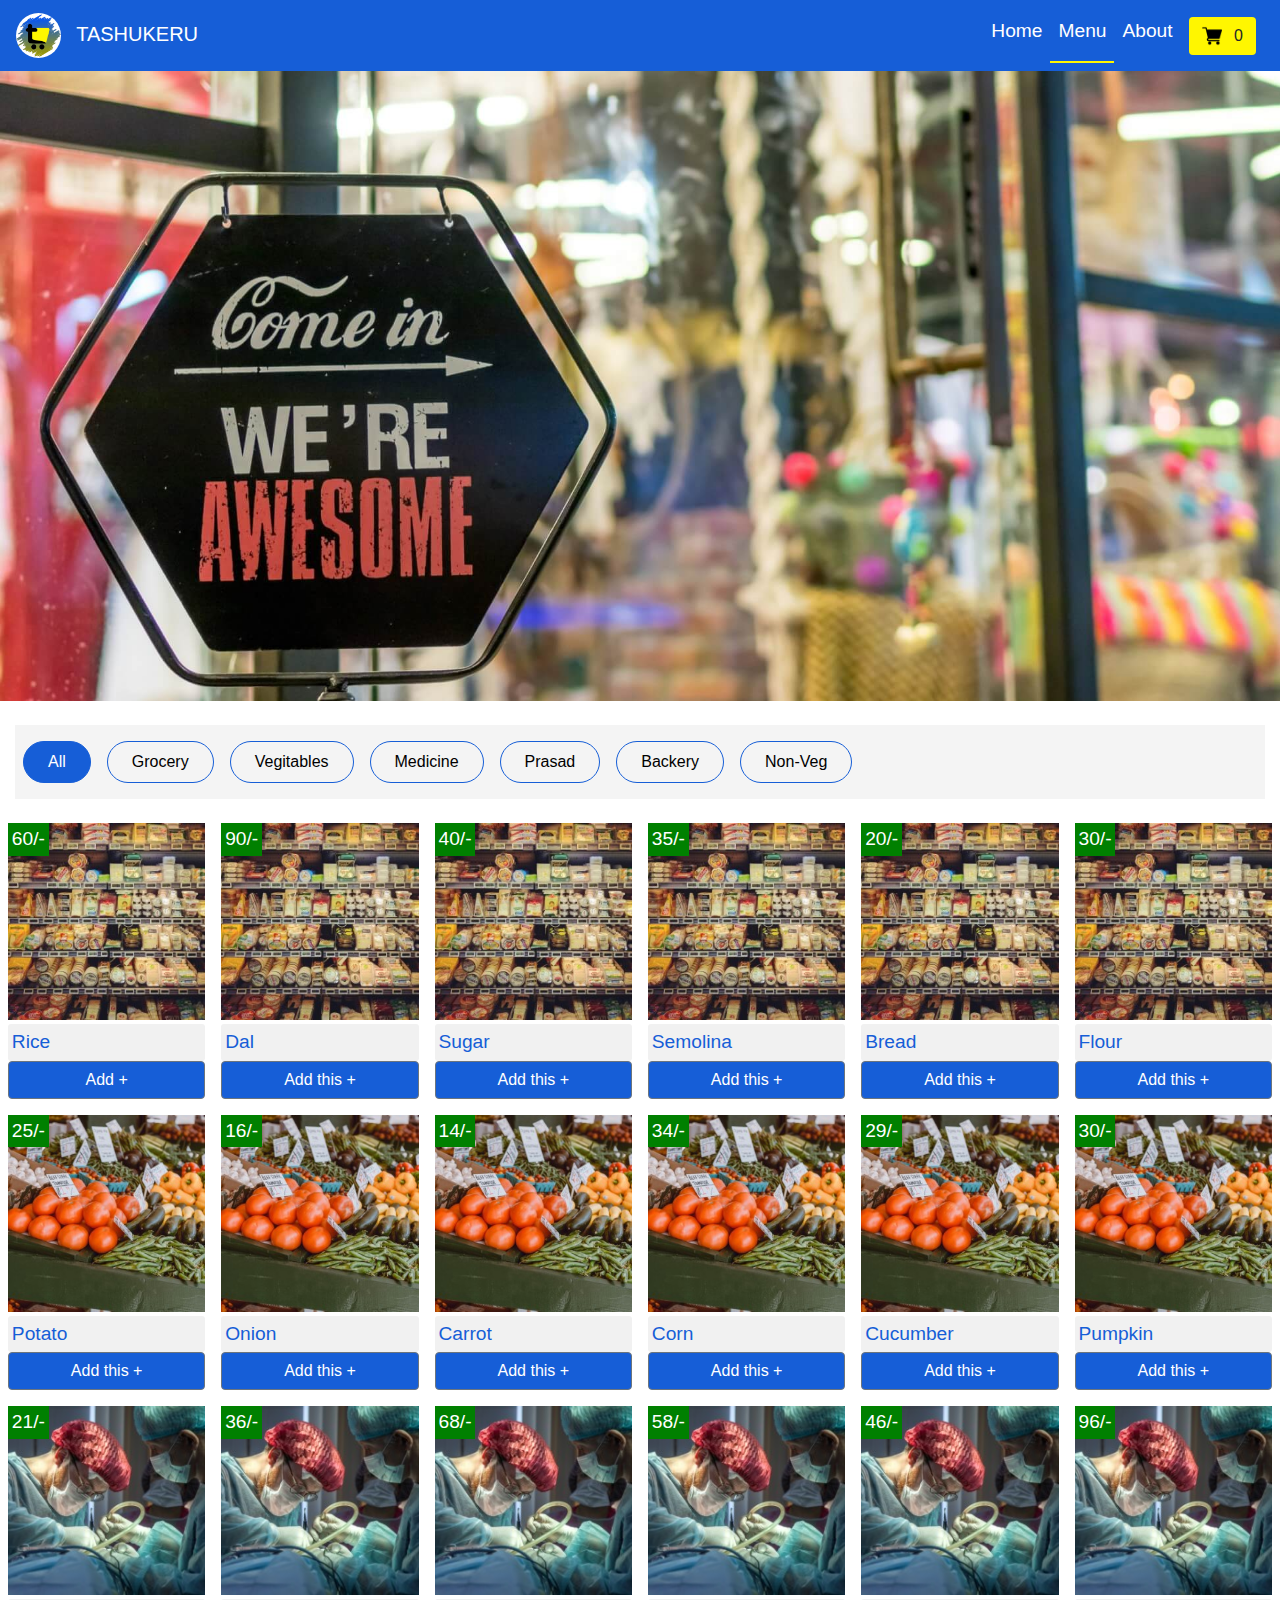
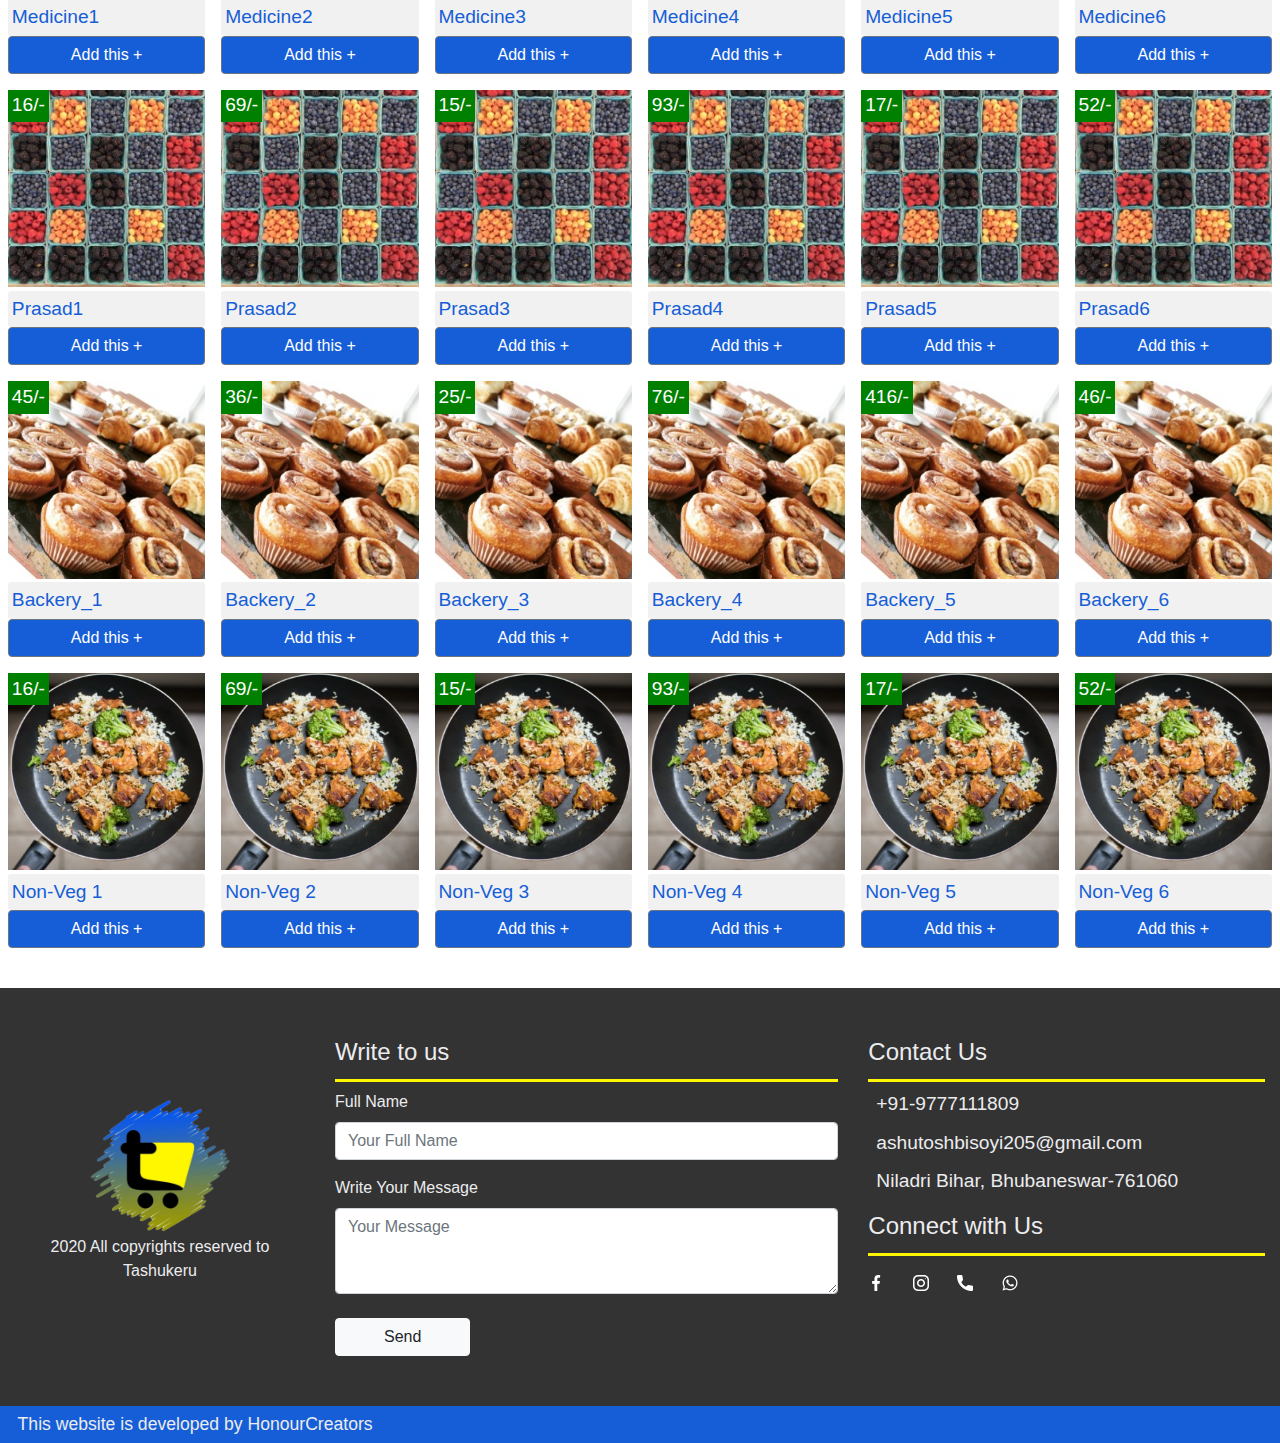
==== menu.html @ 8eceeed0 "Add files via upload" ====
<!DOCTYPE html>
<html lang="en">
  <head>
    <!-- Required meta tags -->
    <meta charset="utf-8" />
    <meta
      name="viewport"
      content="width=device-width, initial-scale=1, shrink-to-fit=no"
    />

    <!-- Bootstrap CSS -->
    <link
      rel="stylesheet"
      href="https://stackpath.bootstrapcdn.com/bootstrap/4.5.2/css/bootstrap.min.css"
      integrity="sha384-JcKb8q3iqJ61gNV9KGb8thSsNjpSL0n8PARn9HuZOnIxN0hoP+VmmDGMN5t9UJ0Z"
      crossorigin="anonymous"
    />
    <link rel="stylesheet" href="style.css" />
    <title>Mobile App</title>
  </head>

  <body>
    <!-- navigation -->
    <nav class="navbar navbar-expand-lg navbar-light bg-light">
      <a class="navbar-brand" href="#"
        ><div class="menu-logo">
          <div class="logo-wrapper">
            <img src="images/logo.png" class="img-fluid logo" alt="logo" />
          </div>
          TASHUKERU
        </div>
        <button
          type="button"
          class="btn cart-btn d-md-none"
          data-toggle="modal"
          data-target="#cart"
        >
          <img
            src="images/cart.png"
            class="img-fluid mr-2"
            height="20"
            width="20"
            alt="cart"
          />
          <span class="total-count"></span></button
      ></a>
      <button
        class="navbar-toggler"
        type="button"
        data-toggle="collapse"
        data-target="#navbarNav"
        aria-controls="navbarNav"
        aria-expanded="false"
        aria-label="Toggle navigation"
      >
        <span class="navbar-toggler-icon"></span>
      </button>
      <div class="collapse navbar-collapse" id="navbarNav">
        <ul class="navbar-nav ml-auto">
          <li class="nav-item">
            <a class="nav-link" href="index.html">Home</a>
          </li>
          <li class="nav-item active">
            <a class="nav-link" href="menu.html">Menu</a>
          </li>
          <li class="nav-item">
            <a class="nav-link" href="about.html">About</a>
          </li>
          <li class="nav-item">
            <a class="nav-link" href="#"
              ><button
                type="button"
                class="btn cart-btn menu-cart-btn"
                data-toggle="modal"
                data-target="#cart"
              >
                <img
                  src="images/cart.png"
                  class="img-fluid mr-2"
                  height="20"
                  width="20"
                  alt="cart"
                />
                <span class="total-count"></span></button
            ></a>
          </li>
        </ul>
      </div>
    </nav>
    <!-- banner -->
    <div
      class="container-fluid banner-wrapper my-center"
      id="menu-banner"
    ></div>
    <!-- menu -->
    <section class="container-fluid filter-container">
      <div class="full-gallery-section">
        <div class="button-group mb-2">
          <button type="button" class="active" id="btn1" data-filter="*">
            All
          </button>
          <button type="button" data-filter=".grocery">Grocery</button>
          <button type="button" data-filter=".vegitable">Vegitables</button>
          <button type="button" data-filter=".medicine">Medicine</button>
          <button type="button" data-filter=".prasad">Prasad</button>
          <button type="button" data-filter=".backery">Backery</button>
          <button type="button" data-filter=".nonveg">Non-Veg</button>
        </div>
        <div class="row grid pt-3">
          <!-------------------- grocery -------------------------->
          <div class="col-4 col-md-2 grocery" id="fitem-grocery">
            <a href="checkout.html">
              <div class="our-gallery filter-card">
                <div class="price-tag">
                  <span>60/-</span>
                </div>
                <img
                  src="images/grocery.jpg"
                  alt="React Calculator by Ashutosh Bisoyi"
                  class="img-fluid"
                />
                <p>Rice</p>
                <a
                  href="#"
                  data-name="Rice"
                  data-price="60"
                  class="add-to-cart btn btn-secondary"
                  >Add +</a
                >
              </div>
            </a>
          </div>
          <div class="col-4 col-md-2 grocery">
            <a href="checkout.html">
              <div class="our-gallery filter-card">
                <div class="price-tag">
                  <span>90/-</span>
                </div>
                <img
                  src="images/grocery.jpg"
                  alt="React Calculator by Ashutosh Bisoyi"
                  class="img-fluid"
                />
                <p>Dal</p>
                <a
                  href="#"
                  data-name="Dal"
                  data-price="90"
                  class="add-to-cart btn btn-secondary"
                  >Add this +</a
                >
              </div>
            </a>
          </div>
          <div class="col-4 col-md-2 grocery">
            <a href="checkout.html">
              <div class="our-gallery filter-card">
                <div class="price-tag">
                  <span>40/-</span>
                </div>
                <img
                  src="images/grocery.jpg"
                  alt="React Calculator by Ashutosh Bisoyi"
                  class="img-fluid"
                />
                <p>Sugar</p>
                <a
                  href="#"
                  data-name="Sugar"
                  data-price="40"
                  class="add-to-cart btn btn-secondary"
                  >Add this +</a
                >
              </div>
            </a>
          </div>
          <div class="col-4 col-md-2 grocery">
            <a href="checkout.html">
              <div class="our-gallery filter-card">
                <div class="price-tag">
                  <span>35/-</span>
                </div>
                <img
                  src="images/grocery.jpg"
                  alt="React Calculator by Ashutosh Bisoyi"
                  class="img-fluid"
                />
                <p>Semolina</p>
                <a
                  href="#"
                  data-name="Semolina"
                  data-price="35"
                  class="add-to-cart btn btn-secondary"
                  >Add this +</a
                >
              </div>
            </a>
          </div>
          <div class="col-4 col-md-2 grocery">
            <a href="checkout.html">
              <div class="our-gallery filter-card">
                <div class="price-tag">
                  <span>20/-</span>
                </div>
                <img
                  src="images/grocery.jpg"
                  alt="React Calculator by Ashutosh Bisoyi"
                  class="img-fluid"
                />
                <p>Bread</p>
                <a
                  href="#"
                  data-name="Bread"
                  data-price="20"
                  class="add-to-cart btn btn-secondary"
                  >Add this +</a
                >
              </div>
            </a>
          </div>
          <div class="col-4 col-md-2 grocery">
            <a href="checkout.html">
              <div class="our-gallery filter-card">
                <div class="price-tag">
                  <span>30/-</span>
                </div>
                <img
                  src="images/grocery.jpg"
                  alt="React Calculator by Ashutosh Bisoyi"
                  class="img-fluid"
                />
                <p>Flour</p>
                <a
                  href="#"
                  data-name="Flour"
                  data-price="30"
                  class="add-to-cart btn btn-secondary"
                  >Add this +</a
                >
              </div>
            </a>
          </div>
          <!-------------------- vegitables -------------------------->
          <div class="col-4 col-md-2 vegitable" id="fitem-vegitable">
            <a href="checkout.html">
              <div class="our-gallery filter-card">
                <div class="price-tag">
                  <span>25/-</span>
                </div>
                <img
                  src="images/vegitable.jpg"
                  alt="React Calculator by Ashutosh Bisoyi"
                  class="img-fluid"
                />
                <p>Potato</p>
                <a
                  href="#"
                  data-name="Potato"
                  data-price="25"
                  class="add-to-cart btn btn-secondary"
                  >Add this +</a
                >
              </div>
            </a>
          </div>
          <div class="col-4 col-md-2 vegitable">
            <a href="checkout.html">
              <div class="our-gallery filter-card">
                <div class="price-tag">
                  <span>16/-</span>
                </div>
                <img
                  src="images/vegitable.jpg"
                  alt="React Calculator by Ashutosh Bisoyi"
                  class="img-fluid"
                />
                <p>Onion</p>
                <a
                  href="#"
                  data-name="Onion"
                  data-price="16"
                  class="add-to-cart btn btn-secondary"
                  >Add this +</a
                >
              </div>
            </a>
          </div>
          <div class="col-4 col-md-2 vegitable">
            <a href="checkout.html">
              <div class="our-gallery filter-card">
                <div class="price-tag">
                  <span>14/-</span>
                </div>
                <img
                  src="images/vegitable.jpg"
                  alt="React Calculator by Ashutosh Bisoyi"
                  class="img-fluid"
                />
                <p>Carrot</p>
                <a
                  href="#"
                  data-name="Carrot"
                  data-price="14"
                  class="add-to-cart btn btn-secondary"
                  >Add this +</a
                >
              </div>
            </a>
          </div>
          <div class="col-4 col-md-2 vegitable">
            <a href="checkout.html">
              <div class="our-gallery filter-card">
                <div class="price-tag">
                  <span>34/-</span>
                </div>
                <img
                  src="images/vegitable.jpg"
                  alt="React Calculator by Ashutosh Bisoyi"
                  class="img-fluid"
                />
                <p>Corn</p>
                <a
                  href="#"
                  data-name="Corn"
                  data-price="34"
                  class="add-to-cart btn btn-secondary"
                  >Add this +</a
                >
              </div>
            </a>
          </div>
          <div class="col-4 col-md-2 vegitable">
            <a href="checkout.html">
              <div class="our-gallery filter-card">
                <div class="price-tag">
                  <span>29/-</span>
                </div>
                <img
                  src="images/vegitable.jpg"
                  alt="React Calculator by Ashutosh Bisoyi"
                  class="img-fluid"
                />
                <p>Cucumber</p>
                <a
                  href="#"
                  data-name="Cucumber"
                  data-price="29"
                  class="add-to-cart btn btn-secondary"
                  >Add this +</a
                >
              </div>
            </a>
          </div>
          <div class="col-4 col-md-2 vegitable">
            <a href="checkout.html">
              <div class="our-gallery filter-card">
                <div class="price-tag">
                  <span>30/-</span>
                </div>
                <img
                  src="images/vegitable.jpg"
                  alt="React Calculator by Ashutosh Bisoyi"
                  class="img-fluid"
                />
                <p>Pumpkin</p>
                <a
                  href="#"
                  data-name="Pumpkin"
                  data-price="30"
                  class="add-to-cart btn btn-secondary"
                  >Add this +</a
                >
              </div>
            </a>
          </div>
          <!-------------------------- Medicine ------------------------->
          <div class="col-4 col-md-2 medicine" id="fitem-medicine">
            <a href="checkout.html">
              <div class="our-gallery filter-card">
                <div class="price-tag">
                  <span>21/-</span>
                </div>
                <img
                  src="images/medicine.jpg"
                  alt="React Calculator by Ashutosh Bisoyi"
                  class="img-fluid"
                />
                <p>Medicine1</p>
                <a
                  href="#"
                  data-name="Medicine1"
                  data-price="21"
                  class="add-to-cart btn btn-secondary"
                  >Add this +</a
                >
              </div>
            </a>
          </div>
          <div class="col-4 col-md-2 medicine">
            <a href="checkout.html">
              <div class="our-gallery filter-card">
                <div class="price-tag">
                  <span>36/-</span>
                </div>
                <img
                  src="images/medicine.jpg"
                  alt="React Calculator by Ashutosh Bisoyi"
                  class="img-fluid"
                />
                <p>Medicine2</p>
                <a
                  href="#"
                  data-name="Medicine2"
                  data-price="36"
                  class="add-to-cart btn btn-secondary"
                  >Add this +</a
                >
              </div>
            </a>
          </div>
          <div class="col-4 col-md-2 medicine">
            <a href="checkout.html">
              <div class="our-gallery filter-card">
                <div class="price-tag">
                  <span>68/-</span>
                </div>
                <img
                  src="images/medicine.jpg"
                  alt="React Calculator by Ashutosh Bisoyi"
                  class="img-fluid"
                />
                <p>Medicine3</p>
                <a
                  href="#"
                  data-name="Medicine3"
                  data-price="68"
                  class="add-to-cart btn btn-secondary"
                  >Add this +</a
                >
              </div>
            </a>
          </div>
          <div class="col-4 col-md-2 medicine">
            <a href="checkout.html">
              <div class="our-gallery filter-card">
                <div class="price-tag">
                  <span>58/-</span>
                </div>
                <img
                  src="images/medicine.jpg"
                  alt="React Calculator by Ashutosh Bisoyi"
                  class="img-fluid"
                />
                <p>Medicine4</p>
                <a
                  href="#"
                  data-name="Medicine4"
                  data-price="58"
                  class="add-to-cart btn btn-secondary"
                  >Add this +</a
                >
              </div>
            </a>
          </div>
          <div class="col-4 col-md-2 medicine">
            <a href="checkout.html">
              <div class="our-gallery filter-card">
                <div class="price-tag">
                  <span>46/-</span>
                </div>
                <img
                  src="images/medicine.jpg"
                  alt="React Calculator by Ashutosh Bisoyi"
                  class="img-fluid"
                />
                <p>Medicine5</p>
                <a
                  href="#"
                  data-name="Medicine5"
                  data-price="46"
                  class="add-to-cart btn btn-secondary"
                  >Add this +</a
                >
              </div>
            </a>
          </div>
          <div class="col-4 col-md-2 medicine">
            <a href="checkout.html">
              <div class="our-gallery filter-card">
                <div class="price-tag">
                  <span>96/-</span>
                </div>
                <img
                  src="images/medicine.jpg"
                  alt="React Calculator by Ashutosh Bisoyi"
                  class="img-fluid"
                />
                <p>Medicine6</p>
                <a
                  href="#"
                  data-name="Medicine6"
                  data-price="96"
                  class="add-to-cart btn btn-secondary"
                  >Add this +</a
                >
              </div>
            </a>
          </div>
          <!------------------------------ Prasad ---------------------->
          <div
            class="col-4 col-md-2 prasad"
            id="fitem-prasad"
            id="fitem-prasad"
          >
            <a href="checkout.html">
              <div class="our-gallery filter-card">
                <div class="price-tag">
                  <span>16/-</span>
                </div>
                <img
                  src="images/prasad.jpg"
                  alt="React Calculator by Ashutosh Bisoyi"
                  class="img-fluid"
                />
                <p>Prasad1</p>
                <a
                  href="#"
                  data-name="Prasad1"
                  data-price="16"
                  class="add-to-cart btn btn-secondary"
                  >Add this +</a
                >
              </div>
            </a>
          </div>
          <div class="col-4 col-md-2 prasad">
            <a href="checkout.html">
              <div class="our-gallery filter-card">
                <div class="price-tag">
                  <span>69/-</span>
                </div>
                <img
                  src="images/prasad.jpg"
                  alt="React Calculator by Ashutosh Bisoyi"
                  class="img-fluid"
                />
                <p>Prasad2</p>
                <a
                  href="#"
                  data-name="Prasad2"
                  data-price="69"
                  class="add-to-cart btn btn-secondary"
                  >Add this +</a
                >
              </div>
            </a>
          </div>
          <div class="col-4 col-md-2 prasad">
            <a href="checkout.html">
              <div class="our-gallery filter-card">
                <div class="price-tag">
                  <span>15/-</span>
                </div>
                <img
                  src="images/prasad.jpg"
                  alt="React Calculator by Ashutosh Bisoyi"
                  class="img-fluid"
                />
                <p>Prasad3</p>
                <a
                  href="#"
                  data-name="Prasad3"
                  data-price="15"
                  class="add-to-cart btn btn-secondary"
                  >Add this +</a
                >
              </div>
            </a>
          </div>
          <div class="col-4 col-md-2 prasad">
            <a href="checkout.html">
              <div class="our-gallery filter-card">
                <div class="price-tag">
                  <span>93/-</span>
                </div>
                <img
                  src="images/prasad.jpg"
                  alt="React Calculator by Ashutosh Bisoyi"
                  class="img-fluid"
                />
                <p>Prasad4</p>
                <a
                  href="#"
                  data-name="Prasad4"
                  data-price="93"
                  class="add-to-cart btn btn-secondary"
                  >Add this +</a
                >
              </div>
            </a>
          </div>
          <div class="col-4 col-md-2 prasad">
            <a href="checkout.html">
              <div class="our-gallery filter-card">
                <div class="price-tag">
                  <span>17/-</span>
                </div>
                <img
                  src="images/prasad.jpg"
                  alt="React Calculator by Ashutosh Bisoyi"
                  class="img-fluid"
                />
                <p>Prasad5</p>
                <a
                  href="#"
                  data-name="Prasad5"
                  data-price="17"
                  class="add-to-cart btn btn-secondary"
                  >Add this +</a
                >
              </div>
            </a>
          </div>
          <div class="col-4 col-md-2 prasad">
            <a href="checkout.html">
              <div class="our-gallery filter-card">
                <div class="price-tag">
                  <span>52/-</span>
                </div>
                <img
                  src="images/prasad.jpg"
                  alt="React Calculator by Ashutosh Bisoyi"
                  class="img-fluid"
                />
                <p>Prasad6</p>
                <a
                  href="#"
                  data-name="Prasad6"
                  data-price="52"
                  class="add-to-cart btn btn-secondary"
                  >Add this +</a
                >
              </div>
            </a>
          </div>
          <!------------------------------ backery ---------------------->
          <div class="col-4 col-md-2 backery" id="fitem-backery">
            <a href="checkout.html">
              <div class="our-gallery filter-card">
                <div class="price-tag">
                  <span>45/-</span>
                </div>
                <img
                  src="images/other.jpg"
                  alt="React Calculator by Ashutosh Bisoyi"
                  class="img-fluid"
                />
                <p>Backery_1</p>
                <a
                  href="#"
                  data-name="Backery_1"
                  data-price="45"
                  class="add-to-cart btn btn-secondary"
                  >Add this +</a
                >
              </div>
            </a>
          </div>
          <div class="col-4 col-md-2 backery">
            <a href="checkout.html">
              <div class="our-gallery filter-card">
                <div class="price-tag">
                  <span>36/-</span>
                </div>
                <img
                  src="images/other.jpg"
                  alt="React Calculator by Ashutosh Bisoyi"
                  class="img-fluid"
                />
                <p>Backery_2</p>
                <a
                  href="#"
                  data-name="Backery_2"
                  data-price="36"
                  class="add-to-cart btn btn-secondary"
                  >Add this +</a
                >
              </div>
            </a>
          </div>
          <div class="col-4 col-md-2 backery">
            <a href="checkout.html">
              <div class="our-gallery filter-card">
                <div class="price-tag">
                  <span>25/-</span>
                </div>
                <img
                  src="images/other.jpg"
                  alt="React Calculator by Ashutosh Bisoyi"
                  class="img-fluid"
                />
                <p>Backery_3</p>
                <a
                  href="#"
                  data-name="Backery_3"
                  data-price="25"
                  class="add-to-cart btn btn-secondary"
                  >Add this +</a
                >
              </div>
            </a>
          </div>
          <div class="col-4 col-md-2 backery">
            <a href="checkout.html">
              <div class="our-gallery filter-card">
                <div class="price-tag">
                  <span>76/-</span>
                </div>
                <img
                  src="images/other.jpg"
                  alt="React Calculator by Ashutosh Bisoyi"
                  class="img-fluid"
                />
                <p>Backery_4</p>
                <a
                  href="#"
                  data-name="Backery_4"
                  data-price="76"
                  class="add-to-cart btn btn-secondary"
                  >Add this +</a
                >
              </div>
            </a>
          </div>
          <div class="col-4 col-md-2 backery">
            <a href="checkout.html">
              <div class="our-gallery filter-card">
                <div class="price-tag">
                  <span>416/-</span>
                </div>
                <img
                  src="images/other.jpg"
                  alt="React Calculator by Ashutosh Bisoyi"
                  class="img-fluid"
                />
                <p>Backery_5</p>
                <a
                  href="#"
                  data-name="Backery_5"
                  data-price="416"
                  class="add-to-cart btn btn-secondary"
                  >Add this +</a
                >
              </div>
            </a>
          </div>
          <div class="col-4 col-md-2 backery">
            <a href="checkout.html">
              <div class="our-gallery filter-card">
                <div class="price-tag">
                  <span>46/-</span>
                </div>
                <img
                  src="images/other.jpg"
                  alt="React Calculator by Ashutosh Bisoyi"
                  class="img-fluid"
                />
                <p>Backery_6</p>
                <a
                  href="#"
                  data-name="Backery_6"
                  data-price="46"
                  class="add-to-cart btn btn-secondary"
                  >Add this +</a
                >
              </div>
            </a>
          </div>
          <!------------------------------Non-veg ---------------------->
          <div class="col-4 col-md-2 nonveg" id="fitem-nonveg">
            <a href="checkout.html">
              <div class="our-gallery filter-card">
                <div class="price-tag">
                  <span>16/-</span>
                </div>
                <img
                  src="images/nonveg.jpg"
                  alt="React Calculator by Ashutosh Bisoyi"
                  class="img-fluid"
                />
                <p>Non-Veg 1</p>
                <a
                  href="#"
                  data-name="nonveg1"
                  data-price="16"
                  class="add-to-cart btn btn-secondary"
                  >Add this +</a
                >
              </div>
            </a>
          </div>
          <div class="col-4 col-md-2 nonveg">
            <a href="checkout.html">
              <div class="our-gallery filter-card">
                <div class="price-tag">
                  <span>69/-</span>
                </div>
                <img
                  src="images/nonveg.jpg"
                  alt="React Calculator by Ashutosh Bisoyi"
                  class="img-fluid"
                />
                <p>Non-Veg 2</p>
                <a
                  href="#"
                  data-name="nonveg2"
                  data-price="69"
                  class="add-to-cart btn btn-secondary"
                  >Add this +</a
                >
              </div>
            </a>
          </div>
          <div class="col-4 col-md-2 nonveg">
            <a href="checkout.html">
              <div class="our-gallery filter-card">
                <div class="price-tag">
                  <span>15/-</span>
                </div>
                <img
                  src="images/nonveg.jpg"
                  alt="React Calculator by Ashutosh Bisoyi"
                  class="img-fluid"
                />
                <p>Non-Veg 3</p>
                <a
                  href="#"
                  data-name="nonveg3"
                  data-price="15"
                  class="add-to-cart btn btn-secondary"
                  >Add this +</a
                >
              </div>
            </a>
          </div>
          <div class="col-4 col-md-2 nonveg">
            <a href="checkout.html">
              <div class="our-gallery filter-card">
                <div class="price-tag">
                  <span>93/-</span>
                </div>
                <img
                  src="images/nonveg.jpg"
                  alt="React Calculator by Ashutosh Bisoyi"
                  class="img-fluid"
                />
                <p>Non-Veg 4</p>
                <a
                  href="#"
                  data-name="nonveg4"
                  data-price="93"
                  class="add-to-cart btn btn-secondary"
                  >Add this +</a
                >
              </div>
            </a>
          </div>
          <div class="col-4 col-md-2 nonveg">
            <a href="checkout.html">
              <div class="our-gallery filter-card">
                <div class="price-tag">
                  <span>17/-</span>
                </div>
                <img
                  src="images/nonveg.jpg"
                  alt="React Calculator by Ashutosh Bisoyi"
                  class="img-fluid"
                />
                <p>Non-Veg 5</p>
                <a
                  href="#"
                  data-name="nonveg5"
                  data-price="17"
                  class="add-to-cart btn btn-secondary"
                  >Add this +</a
                >
              </div>
            </a>
          </div>
          <div class="col-4 col-md-2 nonveg">
            <a href="checkout.html">
              <div class="our-gallery filter-card">
                <div class="price-tag">
                  <span>52/-</span>
                </div>
                <img
                  src="images/nonveg.jpg"
                  alt="React Calculator by Ashutosh Bisoyi"
                  class="img-fluid"
                />
                <p>Non-Veg 6</p>
                <a
                  href="#"
                  data-name="nonveg6"
                  data-price="52"
                  class="add-to-cart btn btn-secondary"
                  >Add this +</a
                >
              </div>
            </a>
          </div>
        </div>
      </div>
    </section>
    <!-- footer -->
    <footer class="container-fluid">
      <div class="row gy-4">
        <div class="col-md-3 my-center order-3 order-md-1">
          <div class="text-center">
            <figure class="my-center">
              <img src="images/logo.png" alt="logo" />
            </figure>
            <p>2020 All copyrights reserved to Tashukeru</p>
          </div>
        </div>
        <div class="col-md-5 order-1 order-md-2">
          <h4>Write to us</h4>
          <form
            action="mailto:sibasantosh.cuttack@badabusiness.com"
            method="post"
            enctype="text/plain"
          >
            <div class="form-group">
              <label>Full Name</label>
              <input
                type="text"
                name="Full Name"
                class="form-control"
                placeholder="Your Full Name"
              />
            </div>

            <div class="form-group mt-2">
              <label for="exampleFormControlTextarea1"
                >Write Your Message</label
              >
              <textarea
                class="form-control"
                name="Message"
                placeholder="Your Message"
                rows="3"
              ></textarea>
            </div>
            <input type="submit" value="Send" class="btn btn-light mt-2 px-5" />
          </form>
        </div>
        <div class="col-md-4 order-2 order-md-3">
          <h4>Contact Us</h4>
          <ul>
            <li>
              <i class="fas fa-phone-alt mr-2"></i>
              <a href="tel:9777111809">+91-9777111809</a>
            </li>
            <li>
              <i class="fas fa-envelope mr-2"></i
              ><a href="mailto:ashutoshbisoyi205@gmail.com"
                >ashutoshbisoyi205@gmail.com</a
              >
            </li>
            <li>
              <i class="fas fa-map mr-2"></i>
              <a href="#">Niladri Bihar, Bhubaneswar-761060</a>
            </li>
          </ul>
          <h4>Connect with Us</h4>
          <ul class="social-ul">
            <li>
              <a href="#"
                ><img src="images/facebook.png" alt="facebook.png"
              /></a>
            </li>
            <li>
              <a href="#"
                ><img src="images/instagram.png" alt="instagram.png"
              /></a>
            </li>
            <li>
              <a href="#"><img src="images/phone.png" alt="phone.png" /></a>
            </li>
            <li>
              <a href="#"><img src="images/whatsapp.png" alt="whatsapp" /></a>
            </li>
          </ul>
        </div>
      </div>
    </footer>
    <div class="developer">
      <p>This website is developed by <a href="#">HonourCreators</a></p>
    </div>
    <!-- Modal -->
    <div
      class="modal fade"
      id="cart"
      tabindex="-1"
      aria-labelledby="exampleModalLabel"
      aria-hidden="true"
    >
      <div class="modal-dialog modal-dialog-centered modal-dialog-scrollable">
        <div class="modal-content">
          <div class="modal-header">
            <p class="modal-title" id="exampleModalLabel">Cart</p>
            <button
              type="button"
              class="close"
              data-dismiss="modal"
              aria-label="Close"
            >
              <span aria-hidden="true">&times;</span>
            </button>
          </div>
          <div class="modal-body">
            <table class="show-cart table"></table>
            <div class="d-flex justify-content-between align-items-center">
              <h5>Total Price:</h5>
              <div class="d-flex">
                <h5 class="mr-1">₹</h5>
                <h5 class="total-cart"></h5>
              </div>
            </div>
          </div>
          <div class="modal-footer">
            <button
              type="button"
              class="btn btn-secondary"
              data-dismiss="modal"
            >
              Close
            </button>
            <a href="checkout.html">
              <button type="button" class="btn order-now">Order Now</button>
            </a>
          </div>
        </div>
      </div>
    </div>
    <!-- Optional JavaScript -->
    <!-- jQuery first, then Popper.js, then Bootstrap JS -->
    <script
      src="https://code.jquery.com/jquery-3.5.1.slim.min.js"
      integrity="sha384-DfXdz2htPH0lsSSs5nCTpuj/zy4C+OGpamoFVy38MVBnE+IbbVYUew+OrCXaRkfj"
      crossorigin="anonymous"
    ></script>
    <script
      src="https://cdn.jsdelivr.net/npm/popper.js@1.16.1/dist/umd/popper.min.js"
      integrity="sha384-9/reFTGAW83EW2RDu2S0VKaIzap3H66lZH81PoYlFhbGU+6BZp6G7niu735Sk7lN"
      crossorigin="anonymous"
    ></script>
    <script
      src="https://stackpath.bootstrapcdn.com/bootstrap/4.5.2/js/bootstrap.min.js"
      integrity="sha384-B4gt1jrGC7Jh4AgTPSdUtOBvfO8shuf57BaghqFfPlYxofvL8/KUEfYiJOMMV+rV"
      crossorigin="anonymous"
    ></script>
    <!-- jQuery -->
    <script src="https://ajax.googleapis.com/ajax/libs/jquery/3.4.1/jquery.min.js"></script>
    <!-- isotope for gallery -->
    <script src="js/isotope.min.js"></script>
    <script>
      $(document).ready(function () {
        let $btns = $('.filter-container .button-group button');

        $btns.click(function (e) {
          $('.filter-container .button-group button').removeClass('active');
          e.target.classList.add('active');

          let selector = $(e.target).attr('data-filter');
          $('.filter-container .grid').isotope({
            filter: selector,
          });
          return false;
        });
      });
    </script>
    <script src="js/script.js"></script>
  </body>
</html>
---- style.css ----
* {
  margin: 0;
  padding: 0;
  box-sizing: border-box;
}
html {
  scroll-behavior: smooth;
}
button:focus {
  outline: none;
}
a {
  color: inherit;
  text-decoration: none;
}
a:hover {
  color: inherit;
  text-decoration: none;
}
section {
  padding: 1.5em 0;
}
.my-center {
  display: flex;
  justify-content: center;
  align-items: center;
}
/*______________ header _______________*/
.navbar {
  background-color: #165ed7 !important;
  position: sticky;
  top: 0;
  z-index: 9999;
  color: #fff !important;
  font-size: 1.2em;
}
.navbar a {
  color: #fff !important;
}
.navbar .navbar-brand {
  position: relative;
}
.nav-item.active {
  border-bottom: 2px solid #fff600;
}
.navbar .logo-wrapper {
  background-color: #fff;
  height: 45px;
  width: 45px;
  border-radius: 50px;
  display: inline-block;
  margin-right: 0.5em;
}
.cart-btn {
  background-color: #fff600;
}
/*______________ carousel _______________*/
.carousel-img-wrapper,
.banner-wrapper {
  width: 100%;
  height: 70vh;
  position: relative;
  background-color: antiquewhite;
  background-size: cover;
  background-position: center;
  align-items: flex-end;
}
.carousel-img-wrapper::after {
  content: '';
  position: absolute;
  bottom: 0;
  left: 0;
  width: 100%;
  height: 100%;
  background-image: linear-gradient(
    rgba(22, 94, 215, 0.2),
    rgba(22, 94, 215, 0.2)
  );
  opacity: 0.9;
}
#ciw1 {
  background-image: url('images/sliderimg1.jpg');
}
#ciw2 {
  background-image: url('images/sliderimg2.jpg');
}
#ciw3 {
  background-image: url('images/sliderimg3.jpg');
}
#ciw4 {
  background-image: url('images/sliderimg4.jpg');
}
.banner-wrapper {
  background-position: center;
}
#menu-banner {
  background-image: url('images/menu-img.jpg');
}
#checkout-banner {
  background-image: url('images/cheackout-img.jpg');
}
.carousel-img-wrapper header,
.banner-wrapper header {
  background-color: rgba(0, 0, 0, 0.8);
  background: linear-gradient(rgba(0, 0, 0, 0.5), rgba(0, 0, 0, 0.5));
  color: #fff;
  text-align: center;
  padding: 1em 3em;
  width: 100%;
  z-index: 10;
}
.banner-wrapper header {
  font-size: 0.8em;
}
.carousel-img-wrapper header h1,
.banner-wrapper header h1 {
  text-transform: uppercase;
  padding-bottom: 0.5em;
  border-bottom: 3px solid #fff600;
}
.carousel-img-wrapper header p,
.banner-wrapper header p {
  text-transform: uppercase;
}
.carousel-img-wrapper header a,
.banner-wrapper header a {
  font-size: 1.3em;
  padding: 0.3em 2em;
  background-color: #fff600;
  color: #333333;
}
/*______________ menu _______________*/
.my-card {
  width: 100%;
  background: linear-gradient(145deg, #dcdcdc, #ffffff);
  box-shadow: 20px 20px 60px #cfcfcf, -20px -20px 60px #ffffff;
  padding: 0.5em;
  margin-bottom: 1em;
  text-align: center;
}
.my-card,
.my-card h4,
.my-card img {
  border-radius: 17px;
}
.my-card h4 {
  font-size: 1em;
  background-color: #165ed7;
  color: #ececec;
  padding: 0.5em;
  margin: 1em 0 0 0;
}
.menu .col-6 {
  padding: 10px !important;
}
.menu figure {
  margin: 0;
}
/* filter */
.filter-container .button-group {
  display: flex;
  justify-content: start;
  align-items: center;
  flex-wrap: nowrap;
  overflow-x: auto;
  padding: 1em 0.5em;
  background-color: #f4f4f4;
}
.filter-container a {
  text-decoration: none;
  color: inherit;
}
.filter-container .our-gallery {
  transition: all 0.5s ease;
}
.button-group button {
  height: max-content;
  padding: 0.5em 1.5em;
  border: 1px solid #165ed7;
  background: transparent;
  margin-right: 1em;
  border-radius: 50px;
}
.button-group .active {
  background-color: #165ed7;
  color: #fff;
}
.filter-container .col-4 {
  padding: 0 8px;
}
.filter-container p {
  background-color: #f1f1f1;
  color: #165ed7;
  margin-top: 0.2em;
  padding: 0.2em;
  border-radius: 3px;
  margin-bottom: 0;
  font-size: 1.2em;
}
.filter-card {
  position: relative;
}
.price-tag {
  position: absolute;
  background-color: green;
  color: #fff;
  font-size: 1.2em;
  padding: 0.1em 0.2em;
}
.add-to-cart {
  width: 100% !important;
  background-color: #165ed7 !important;
  color: #fff !important;
  margin-bottom: 1em;
}
.add-to-cart:focus {
  box-shadow: none;
}
.add-to-cart:active {
  background-color: green !important;
  box-shadow: none;
}
.modal {
  z-index: 9999999999999;
}
.order-now {
  background-color: #165ed7;
  color: #fff;
}
/*----------------- footer ----------------*/
footer {
  background-color: #333333;
  color: #ececee;
  padding: 50px 0;
  position: relative;
}
footer figure {
  width: 80%;
  position: relative;
  margin-bottom: 0.5em;
  margin: auto;
}
footer figure img {
  width: 60%;
  margin: auto;
}
footer h4 {
  border-bottom: 3px solid #fff600;
  font-size: 1.5em;
  padding-bottom: 0.5em;
}
footer ul {
  padding: 0;
}
footer ul li {
  list-style: none;
  list-style-position: outside;
  font-size: 1.2em;
  margin-bottom: 0.5em;
}
footer .social-ul li {
  display: inline-block;
  margin-right: 1em;
  font-size: 1.5em;
}
.developer {
  background: #165ed7;
  color: #ececee;
  padding: 0.3em 1em;
  font-size: 1.1em;
}
.developer p {
  margin: 0;
}
/*------------------ form page ------------------*/
.form-section {
  padding: 50px 150px;
}
.form-section h2 {
  text-transform: uppercase;
  padding-bottom: 0.5em;
  border-bottom: 3px solid #165ed7;
}
.form-section form {
  padding-top: 2em;
}
.form-btn {
  background-color: #165ed7;
  color: #fff;
}
.about-us-section h2 {
  padding-bottom: 0.2em;
  border-bottom: 2px solid #165ed7;
}
.about-us-section p {
  font-size: 1.1em;
}
.social-media ul {
  display: flex;
}
.social-media ul li {
  list-style: none;
  display: inline-block;
  margin-right: 1em;
  padding: 0.5em;
  height: 45px;
  width: 45px;
  background-color: #165ed7;
  border-radius: 50%;
  color: #fff;
  display: flex;
  justify-content: center;
  align-items: center;
}
.social-media a {
  color: #fff;
}
@media (max-width: 800px) {
  .carousel-img-wrapper header,
  .banner-wrapper header {
    padding: 1em 1.2em;
  }
  .menu-logo,
  .menu-cart-btn {
    display: none;
  }
  .banner-wrapper {
    background-position: left;
  }
  .button-group button {
    padding: 0.3em 1em;
  }
  .filter-container p {
    font-size: 1.1em;
  }
  .form-section {
    padding: 50px 15px;
  }
  .form-section h2 {
    font-size: 1.5em;
  }
  footer h4 {
    margin-top: 1em;
  }
}
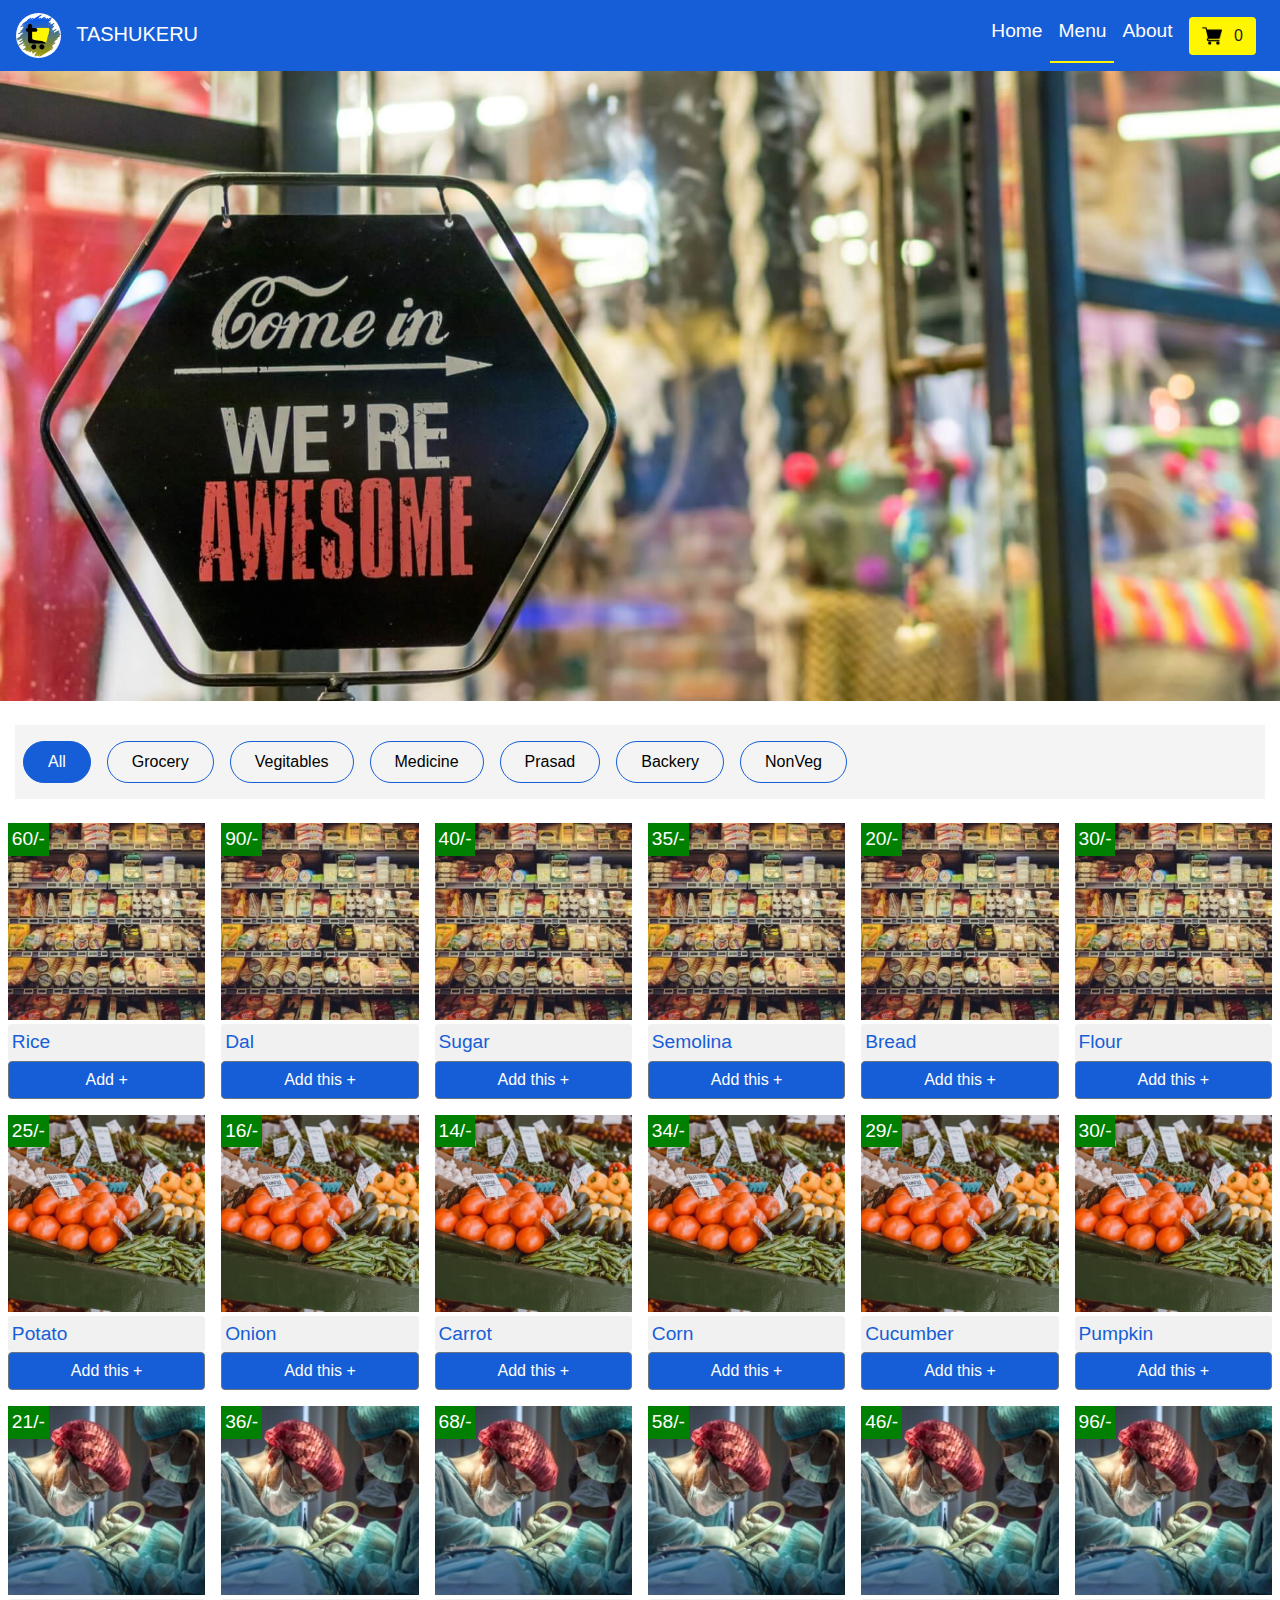
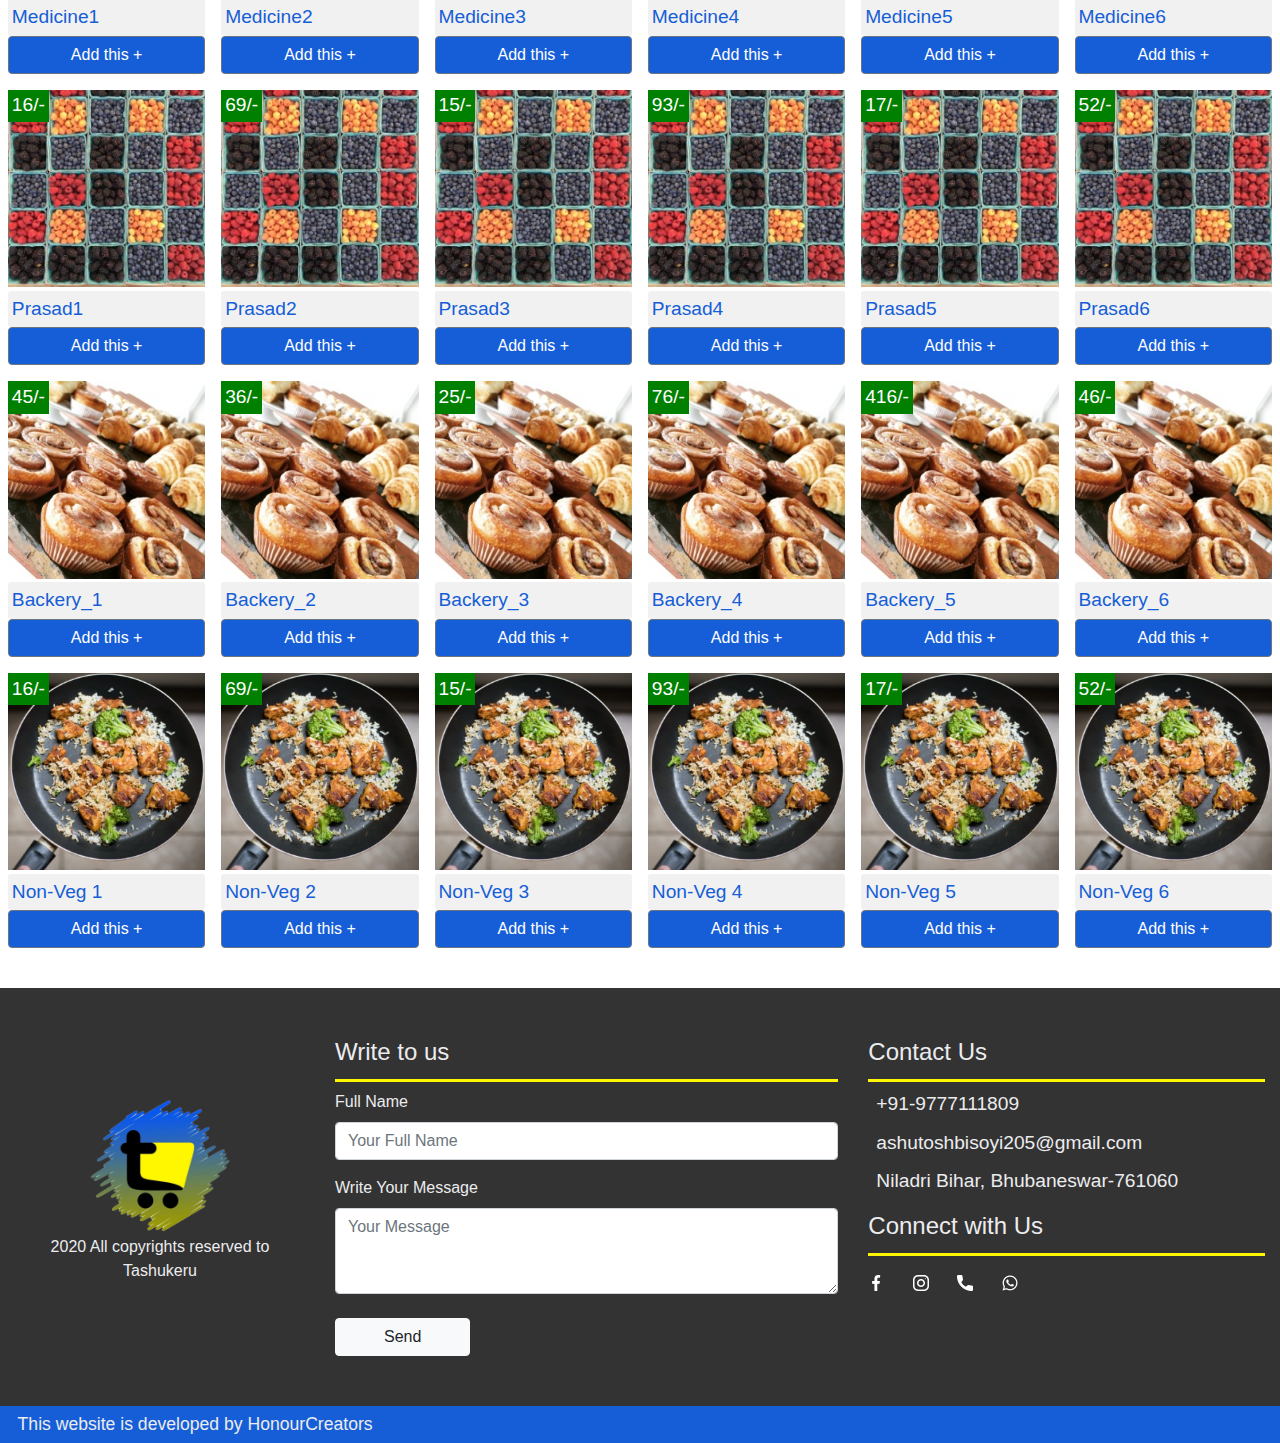
==== commit 6de232fa: "Update menu.html" ====
--- a/menu.html
+++ b/menu.html
@@ -104,19 +104,19 @@
           <button type="button" data-filter=".medicine">Medicine</button>
           <button type="button" data-filter=".prasad">Prasad</button>
           <button type="button" data-filter=".backery">Backery</button>
-          <button type="button" data-filter=".nonveg">Non-Veg</button>
+          <button type="button" data-filter=".nonveg">NonVeg</button>
         </div>
         <div class="row grid pt-3">
           <!-------------------- grocery -------------------------->
           <div class="col-4 col-md-2 grocery" id="fitem-grocery">
-            <a href="checkout.html">
+            
               <div class="our-gallery filter-card">
                 <div class="price-tag">
                   <span>60/-</span>
                 </div>
                 <img
                   src="images/grocery.jpg"
-                  alt="React Calculator by Ashutosh Bisoyi"
+                  alt="Tashukeru Item list"
                   class="img-fluid"
                 />
                 <p>Rice</p>
@@ -131,14 +131,14 @@
             </a>
           </div>
           <div class="col-4 col-md-2 grocery">
-            <a href="checkout.html">
+            
               <div class="our-gallery filter-card">
                 <div class="price-tag">
                   <span>90/-</span>
                 </div>
                 <img
                   src="images/grocery.jpg"
-                  alt="React Calculator by Ashutosh Bisoyi"
+                  alt="Tashukeru Item list"
                   class="img-fluid"
                 />
                 <p>Dal</p>
@@ -150,17 +150,17 @@
                   >Add this +</a
                 >
               </div>
-            </a>
+            
           </div>
           <div class="col-4 col-md-2 grocery">
-            <a href="checkout.html">
+            
               <div class="our-gallery filter-card">
                 <div class="price-tag">
                   <span>40/-</span>
                 </div>
                 <img
                   src="images/grocery.jpg"
-                  alt="React Calculator by Ashutosh Bisoyi"
+                  alt="Tashukeru Item list"
                   class="img-fluid"
                 />
                 <p>Sugar</p>
@@ -172,17 +172,17 @@
                   >Add this +</a
                 >
               </div>
-            </a>
+            
           </div>
           <div class="col-4 col-md-2 grocery">
-            <a href="checkout.html">
+            
               <div class="our-gallery filter-card">
                 <div class="price-tag">
                   <span>35/-</span>
                 </div>
                 <img
                   src="images/grocery.jpg"
-                  alt="React Calculator by Ashutosh Bisoyi"
+                  alt="Tashukeru Item list"
                   class="img-fluid"
                 />
                 <p>Semolina</p>
@@ -194,17 +194,17 @@
                   >Add this +</a
                 >
               </div>
-            </a>
+            
           </div>
           <div class="col-4 col-md-2 grocery">
-            <a href="checkout.html">
+            
               <div class="our-gallery filter-card">
                 <div class="price-tag">
                   <span>20/-</span>
                 </div>
                 <img
                   src="images/grocery.jpg"
-                  alt="React Calculator by Ashutosh Bisoyi"
+                  alt="Tashukeru Item list"
                   class="img-fluid"
                 />
                 <p>Bread</p>
@@ -216,17 +216,17 @@
                   >Add this +</a
                 >
               </div>
-            </a>
+            
           </div>
           <div class="col-4 col-md-2 grocery">
-            <a href="checkout.html">
+            
               <div class="our-gallery filter-card">
                 <div class="price-tag">
                   <span>30/-</span>
                 </div>
                 <img
                   src="images/grocery.jpg"
-                  alt="React Calculator by Ashutosh Bisoyi"
+                  alt="Tashukeru Item list"
                   class="img-fluid"
                 />
                 <p>Flour</p>
@@ -238,18 +238,18 @@
                   >Add this +</a
                 >
               </div>
-            </a>
+            
           </div>
           <!-------------------- vegitables -------------------------->
           <div class="col-4 col-md-2 vegitable" id="fitem-vegitable">
-            <a href="checkout.html">
+            
               <div class="our-gallery filter-card">
                 <div class="price-tag">
                   <span>25/-</span>
                 </div>
                 <img
                   src="images/vegitable.jpg"
-                  alt="React Calculator by Ashutosh Bisoyi"
+                  alt="Tashukeru Item list"
                   class="img-fluid"
                 />
                 <p>Potato</p>
@@ -261,17 +261,17 @@
                   >Add this +</a
                 >
               </div>
-            </a>
+            
           </div>
           <div class="col-4 col-md-2 vegitable">
-            <a href="checkout.html">
+            
               <div class="our-gallery filter-card">
                 <div class="price-tag">
                   <span>16/-</span>
                 </div>
                 <img
                   src="images/vegitable.jpg"
-                  alt="React Calculator by Ashutosh Bisoyi"
+                  alt="Tashukeru Item list"
                   class="img-fluid"
                 />
                 <p>Onion</p>
@@ -283,17 +283,17 @@
                   >Add this +</a
                 >
               </div>
-            </a>
+            
           </div>
           <div class="col-4 col-md-2 vegitable">
-            <a href="checkout.html">
+            
               <div class="our-gallery filter-card">
                 <div class="price-tag">
                   <span>14/-</span>
                 </div>
                 <img
                   src="images/vegitable.jpg"
-                  alt="React Calculator by Ashutosh Bisoyi"
+                  alt="Tashukeru Item list"
                   class="img-fluid"
                 />
                 <p>Carrot</p>
@@ -305,17 +305,17 @@
                   >Add this +</a
                 >
               </div>
-            </a>
+            
           </div>
           <div class="col-4 col-md-2 vegitable">
-            <a href="checkout.html">
+            
               <div class="our-gallery filter-card">
                 <div class="price-tag">
                   <span>34/-</span>
                 </div>
                 <img
                   src="images/vegitable.jpg"
-                  alt="React Calculator by Ashutosh Bisoyi"
+                  alt="Tashukeru Item list"
                   class="img-fluid"
                 />
                 <p>Corn</p>
@@ -327,17 +327,17 @@
                   >Add this +</a
                 >
               </div>
-            </a>
+            
           </div>
           <div class="col-4 col-md-2 vegitable">
-            <a href="checkout.html">
+            
               <div class="our-gallery filter-card">
                 <div class="price-tag">
                   <span>29/-</span>
                 </div>
                 <img
                   src="images/vegitable.jpg"
-                  alt="React Calculator by Ashutosh Bisoyi"
+                  alt="Tashukeru Item list"
                   class="img-fluid"
                 />
                 <p>Cucumber</p>
@@ -349,17 +349,17 @@
                   >Add this +</a
                 >
               </div>
-            </a>
+            
           </div>
           <div class="col-4 col-md-2 vegitable">
-            <a href="checkout.html">
+            
               <div class="our-gallery filter-card">
                 <div class="price-tag">
                   <span>30/-</span>
                 </div>
                 <img
                   src="images/vegitable.jpg"
-                  alt="React Calculator by Ashutosh Bisoyi"
+                  alt="Tashukeru Item list"
                   class="img-fluid"
                 />
                 <p>Pumpkin</p>
@@ -371,18 +371,18 @@
                   >Add this +</a
                 >
               </div>
-            </a>
+            
           </div>
           <!-------------------------- Medicine ------------------------->
           <div class="col-4 col-md-2 medicine" id="fitem-medicine">
-            <a href="checkout.html">
+            
               <div class="our-gallery filter-card">
                 <div class="price-tag">
                   <span>21/-</span>
                 </div>
                 <img
                   src="images/medicine.jpg"
-                  alt="React Calculator by Ashutosh Bisoyi"
+                  alt="Tashukeru Item list"
                   class="img-fluid"
                 />
                 <p>Medicine1</p>
@@ -394,17 +394,17 @@
                   >Add this +</a
                 >
               </div>
-            </a>
+            
           </div>
           <div class="col-4 col-md-2 medicine">
-            <a href="checkout.html">
+            
               <div class="our-gallery filter-card">
                 <div class="price-tag">
                   <span>36/-</span>
                 </div>
                 <img
                   src="images/medicine.jpg"
-                  alt="React Calculator by Ashutosh Bisoyi"
+                  alt="Tashukeru Item list"
                   class="img-fluid"
                 />
                 <p>Medicine2</p>
@@ -416,17 +416,17 @@
                   >Add this +</a
                 >
               </div>
-            </a>
+            
           </div>
           <div class="col-4 col-md-2 medicine">
-            <a href="checkout.html">
+            
               <div class="our-gallery filter-card">
                 <div class="price-tag">
                   <span>68/-</span>
                 </div>
                 <img
                   src="images/medicine.jpg"
-                  alt="React Calculator by Ashutosh Bisoyi"
+                  alt="Tashukeru Item list"
                   class="img-fluid"
                 />
                 <p>Medicine3</p>
@@ -438,17 +438,17 @@
                   >Add this +</a
                 >
               </div>
-            </a>
+            
           </div>
           <div class="col-4 col-md-2 medicine">
-            <a href="checkout.html">
+            
               <div class="our-gallery filter-card">
                 <div class="price-tag">
                   <span>58/-</span>
                 </div>
                 <img
                   src="images/medicine.jpg"
-                  alt="React Calculator by Ashutosh Bisoyi"
+                  alt="Tashukeru Item list"
                   class="img-fluid"
                 />
                 <p>Medicine4</p>
@@ -460,17 +460,17 @@
                   >Add this +</a
                 >
               </div>
-            </a>
+            
           </div>
           <div class="col-4 col-md-2 medicine">
-            <a href="checkout.html">
+            
               <div class="our-gallery filter-card">
                 <div class="price-tag">
                   <span>46/-</span>
                 </div>
                 <img
                   src="images/medicine.jpg"
-                  alt="React Calculator by Ashutosh Bisoyi"
+                  alt="Tashukeru Item list"
                   class="img-fluid"
                 />
                 <p>Medicine5</p>
@@ -482,17 +482,17 @@
                   >Add this +</a
                 >
               </div>
-            </a>
+            
           </div>
           <div class="col-4 col-md-2 medicine">
-            <a href="checkout.html">
+            
               <div class="our-gallery filter-card">
                 <div class="price-tag">
                   <span>96/-</span>
                 </div>
                 <img
                   src="images/medicine.jpg"
-                  alt="React Calculator by Ashutosh Bisoyi"
+                  alt="Tashukeru Item list"
                   class="img-fluid"
                 />
                 <p>Medicine6</p>
@@ -504,7 +504,7 @@
                   >Add this +</a
                 >
               </div>
-            </a>
+            
           </div>
           <!------------------------------ Prasad ---------------------->
           <div
@@ -512,14 +512,14 @@
             id="fitem-prasad"
             id="fitem-prasad"
           >
-            <a href="checkout.html">
+            
               <div class="our-gallery filter-card">
                 <div class="price-tag">
                   <span>16/-</span>
                 </div>
                 <img
                   src="images/prasad.jpg"
-                  alt="React Calculator by Ashutosh Bisoyi"
+                  alt="Tashukeru Item list"
                   class="img-fluid"
                 />
                 <p>Prasad1</p>
@@ -531,17 +531,17 @@
                   >Add this +</a
                 >
               </div>
-            </a>
+            
           </div>
           <div class="col-4 col-md-2 prasad">
-            <a href="checkout.html">
+            
               <div class="our-gallery filter-card">
                 <div class="price-tag">
                   <span>69/-</span>
                 </div>
                 <img
                   src="images/prasad.jpg"
-                  alt="React Calculator by Ashutosh Bisoyi"
+                  alt="Tashukeru Item list"
                   class="img-fluid"
                 />
                 <p>Prasad2</p>
@@ -553,17 +553,17 @@
                   >Add this +</a
                 >
               </div>
-            </a>
+            
           </div>
           <div class="col-4 col-md-2 prasad">
-            <a href="checkout.html">
+            
               <div class="our-gallery filter-card">
                 <div class="price-tag">
                   <span>15/-</span>
                 </div>
                 <img
                   src="images/prasad.jpg"
-                  alt="React Calculator by Ashutosh Bisoyi"
+                  alt="Tashukeru Item list"
                   class="img-fluid"
                 />
                 <p>Prasad3</p>
@@ -575,17 +575,17 @@
                   >Add this +</a
                 >
               </div>
-            </a>
+            
           </div>
           <div class="col-4 col-md-2 prasad">
-            <a href="checkout.html">
+            
               <div class="our-gallery filter-card">
                 <div class="price-tag">
                   <span>93/-</span>
                 </div>
                 <img
                   src="images/prasad.jpg"
-                  alt="React Calculator by Ashutosh Bisoyi"
+                  alt="Tashukeru Item list"
                   class="img-fluid"
                 />
                 <p>Prasad4</p>
@@ -597,17 +597,17 @@
                   >Add this +</a
                 >
               </div>
-            </a>
+            
           </div>
           <div class="col-4 col-md-2 prasad">
-            <a href="checkout.html">
+            
               <div class="our-gallery filter-card">
                 <div class="price-tag">
                   <span>17/-</span>
                 </div>
                 <img
                   src="images/prasad.jpg"
-                  alt="React Calculator by Ashutosh Bisoyi"
+                  alt="Tashukeru Item list"
                   class="img-fluid"
                 />
                 <p>Prasad5</p>
@@ -619,17 +619,17 @@
                   >Add this +</a
                 >
               </div>
-            </a>
+            
           </div>
           <div class="col-4 col-md-2 prasad">
-            <a href="checkout.html">
+            
               <div class="our-gallery filter-card">
                 <div class="price-tag">
                   <span>52/-</span>
                 </div>
                 <img
                   src="images/prasad.jpg"
-                  alt="React Calculator by Ashutosh Bisoyi"
+                  alt="Tashukeru Item list"
                   class="img-fluid"
                 />
                 <p>Prasad6</p>
@@ -641,18 +641,18 @@
                   >Add this +</a
                 >
               </div>
-            </a>
+            
           </div>
           <!------------------------------ backery ---------------------->
           <div class="col-4 col-md-2 backery" id="fitem-backery">
-            <a href="checkout.html">
+            
               <div class="our-gallery filter-card">
                 <div class="price-tag">
                   <span>45/-</span>
                 </div>
                 <img
                   src="images/other.jpg"
-                  alt="React Calculator by Ashutosh Bisoyi"
+                  alt="Tashukeru Item list"
                   class="img-fluid"
                 />
                 <p>Backery_1</p>
@@ -664,17 +664,17 @@
                   >Add this +</a
                 >
               </div>
-            </a>
+            
           </div>
           <div class="col-4 col-md-2 backery">
-            <a href="checkout.html">
+            
               <div class="our-gallery filter-card">
                 <div class="price-tag">
                   <span>36/-</span>
                 </div>
                 <img
                   src="images/other.jpg"
-                  alt="React Calculator by Ashutosh Bisoyi"
+                  alt="Tashukeru Item list"
                   class="img-fluid"
                 />
                 <p>Backery_2</p>
@@ -686,17 +686,17 @@
                   >Add this +</a
                 >
               </div>
-            </a>
+            
           </div>
           <div class="col-4 col-md-2 backery">
-            <a href="checkout.html">
+            
               <div class="our-gallery filter-card">
                 <div class="price-tag">
                   <span>25/-</span>
                 </div>
                 <img
                   src="images/other.jpg"
-                  alt="React Calculator by Ashutosh Bisoyi"
+                  alt="Tashukeru Item list"
                   class="img-fluid"
                 />
                 <p>Backery_3</p>
@@ -708,17 +708,17 @@
                   >Add this +</a
                 >
               </div>
-            </a>
+            
           </div>
           <div class="col-4 col-md-2 backery">
-            <a href="checkout.html">
+            
               <div class="our-gallery filter-card">
                 <div class="price-tag">
                   <span>76/-</span>
                 </div>
                 <img
                   src="images/other.jpg"
-                  alt="React Calculator by Ashutosh Bisoyi"
+                  alt="Tashukeru Item list"
                   class="img-fluid"
                 />
                 <p>Backery_4</p>
@@ -730,17 +730,17 @@
                   >Add this +</a
                 >
               </div>
-            </a>
+            
           </div>
           <div class="col-4 col-md-2 backery">
-            <a href="checkout.html">
+            
               <div class="our-gallery filter-card">
                 <div class="price-tag">
                   <span>416/-</span>
                 </div>
                 <img
                   src="images/other.jpg"
-                  alt="React Calculator by Ashutosh Bisoyi"
+                  alt="Tashukeru Item list"
                   class="img-fluid"
                 />
                 <p>Backery_5</p>
@@ -752,17 +752,17 @@
                   >Add this +</a
                 >
               </div>
-            </a>
+            
           </div>
           <div class="col-4 col-md-2 backery">
-            <a href="checkout.html">
+            
               <div class="our-gallery filter-card">
                 <div class="price-tag">
                   <span>46/-</span>
                 </div>
                 <img
                   src="images/other.jpg"
-                  alt="React Calculator by Ashutosh Bisoyi"
+                  alt="Tashukeru Item list"
                   class="img-fluid"
                 />
                 <p>Backery_6</p>
@@ -774,18 +774,18 @@
                   >Add this +</a
                 >
               </div>
-            </a>
+            
           </div>
           <!------------------------------Non-veg ---------------------->
           <div class="col-4 col-md-2 nonveg" id="fitem-nonveg">
-            <a href="checkout.html">
+            
               <div class="our-gallery filter-card">
                 <div class="price-tag">
                   <span>16/-</span>
                 </div>
                 <img
                   src="images/nonveg.jpg"
-                  alt="React Calculator by Ashutosh Bisoyi"
+                  alt="Tashukeru Item list"
                   class="img-fluid"
                 />
                 <p>Non-Veg 1</p>
@@ -797,17 +797,17 @@
                   >Add this +</a
                 >
               </div>
-            </a>
+            
           </div>
           <div class="col-4 col-md-2 nonveg">
-            <a href="checkout.html">
+            
               <div class="our-gallery filter-card">
                 <div class="price-tag">
                   <span>69/-</span>
                 </div>
                 <img
                   src="images/nonveg.jpg"
-                  alt="React Calculator by Ashutosh Bisoyi"
+                  alt="Tashukeru Item list"
                   class="img-fluid"
                 />
                 <p>Non-Veg 2</p>
@@ -819,17 +819,17 @@
                   >Add this +</a
                 >
               </div>
-            </a>
+            
           </div>
           <div class="col-4 col-md-2 nonveg">
-            <a href="checkout.html">
+            
               <div class="our-gallery filter-card">
                 <div class="price-tag">
                   <span>15/-</span>
                 </div>
                 <img
                   src="images/nonveg.jpg"
-                  alt="React Calculator by Ashutosh Bisoyi"
+                  alt="Tashukeru Item list"
                   class="img-fluid"
                 />
                 <p>Non-Veg 3</p>
@@ -841,17 +841,17 @@
                   >Add this +</a
                 >
               </div>
-            </a>
+            
           </div>
           <div class="col-4 col-md-2 nonveg">
-            <a href="checkout.html">
+            
               <div class="our-gallery filter-card">
                 <div class="price-tag">
                   <span>93/-</span>
                 </div>
                 <img
                   src="images/nonveg.jpg"
-                  alt="React Calculator by Ashutosh Bisoyi"
+                  alt="Tashukeru Item list"
                   class="img-fluid"
                 />
                 <p>Non-Veg 4</p>
@@ -863,17 +863,17 @@
                   >Add this +</a
                 >
               </div>
-            </a>
+            
           </div>
           <div class="col-4 col-md-2 nonveg">
-            <a href="checkout.html">
+            
               <div class="our-gallery filter-card">
                 <div class="price-tag">
                   <span>17/-</span>
                 </div>
                 <img
                   src="images/nonveg.jpg"
-                  alt="React Calculator by Ashutosh Bisoyi"
+                  alt="Tashukeru Item list"
                   class="img-fluid"
                 />
                 <p>Non-Veg 5</p>
@@ -885,17 +885,17 @@
                   >Add this +</a
                 >
               </div>
-            </a>
+            
           </div>
           <div class="col-4 col-md-2 nonveg">
-            <a href="checkout.html">
+            
               <div class="our-gallery filter-card">
                 <div class="price-tag">
                   <span>52/-</span>
                 </div>
                 <img
                   src="images/nonveg.jpg"
-                  alt="React Calculator by Ashutosh Bisoyi"
+                  alt="Tashukeru Item list"
                   class="img-fluid"
                 />
                 <p>Non-Veg 6</p>
@@ -907,7 +907,7 @@
                   >Add this +</a
                 >
               </div>
-            </a>
+            
           </div>
         </div>
       </div>
@@ -1064,22 +1064,6 @@
     <script src="https://ajax.googleapis.com/ajax/libs/jquery/3.4.1/jquery.min.js"></script>
     <!-- isotope for gallery -->
     <script src="js/isotope.min.js"></script>
-    <script>
-      $(document).ready(function () {
-        let $btns = $('.filter-container .button-group button');
-
-        $btns.click(function (e) {
-          $('.filter-container .button-group button').removeClass('active');
-          e.target.classList.add('active');
-
-          let selector = $(e.target).attr('data-filter');
-          $('.filter-container .grid').isotope({
-            filter: selector,
-          });
-          return false;
-        });
-      });
-    </script>
     <script src="js/script.js"></script>
   </body>
 </html>
--- a/style.css
+++ b/style.css
@@ -1,345 +1 @@
-* {
-  margin: 0;
-  padding: 0;
-  box-sizing: border-box;
-}
-html {
-  scroll-behavior: smooth;
-}
-button:focus {
-  outline: none;
-}
-a {
-  color: inherit;
-  text-decoration: none;
-}
-a:hover {
-  color: inherit;
-  text-decoration: none;
-}
-section {
-  padding: 1.5em 0;
-}
-.my-center {
-  display: flex;
-  justify-content: center;
-  align-items: center;
-}
-/*______________ header _______________*/
-.navbar {
-  background-color: #165ed7 !important;
-  position: sticky;
-  top: 0;
-  z-index: 9999;
-  color: #fff !important;
-  font-size: 1.2em;
-}
-.navbar a {
-  color: #fff !important;
-}
-.navbar .navbar-brand {
-  position: relative;
-}
-.nav-item.active {
-  border-bottom: 2px solid #fff600;
-}
-.navbar .logo-wrapper {
-  background-color: #fff;
-  height: 45px;
-  width: 45px;
-  border-radius: 50px;
-  display: inline-block;
-  margin-right: 0.5em;
-}
-.cart-btn {
-  background-color: #fff600;
-}
-/*______________ carousel _______________*/
-.carousel-img-wrapper,
-.banner-wrapper {
-  width: 100%;
-  height: 70vh;
-  position: relative;
-  background-color: antiquewhite;
-  background-size: cover;
-  background-position: center;
-  align-items: flex-end;
-}
-.carousel-img-wrapper::after {
-  content: '';
-  position: absolute;
-  bottom: 0;
-  left: 0;
-  width: 100%;
-  height: 100%;
-  background-image: linear-gradient(
-    rgba(22, 94, 215, 0.2),
-    rgba(22, 94, 215, 0.2)
-  );
-  opacity: 0.9;
-}
-#ciw1 {
-  background-image: url('images/sliderimg1.jpg');
-}
-#ciw2 {
-  background-image: url('images/sliderimg2.jpg');
-}
-#ciw3 {
-  background-image: url('images/sliderimg3.jpg');
-}
-#ciw4 {
-  background-image: url('images/sliderimg4.jpg');
-}
-.banner-wrapper {
-  background-position: center;
-}
-#menu-banner {
-  background-image: url('images/menu-img.jpg');
-}
-#checkout-banner {
-  background-image: url('images/cheackout-img.jpg');
-}
-.carousel-img-wrapper header,
-.banner-wrapper header {
-  background-color: rgba(0, 0, 0, 0.8);
-  background: linear-gradient(rgba(0, 0, 0, 0.5), rgba(0, 0, 0, 0.5));
-  color: #fff;
-  text-align: center;
-  padding: 1em 3em;
-  width: 100%;
-  z-index: 10;
-}
-.banner-wrapper header {
-  font-size: 0.8em;
-}
-.carousel-img-wrapper header h1,
-.banner-wrapper header h1 {
-  text-transform: uppercase;
-  padding-bottom: 0.5em;
-  border-bottom: 3px solid #fff600;
-}
-.carousel-img-wrapper header p,
-.banner-wrapper header p {
-  text-transform: uppercase;
-}
-.carousel-img-wrapper header a,
-.banner-wrapper header a {
-  font-size: 1.3em;
-  padding: 0.3em 2em;
-  background-color: #fff600;
-  color: #333333;
-}
-/*______________ menu _______________*/
-.my-card {
-  width: 100%;
-  background: linear-gradient(145deg, #dcdcdc, #ffffff);
-  box-shadow: 20px 20px 60px #cfcfcf, -20px -20px 60px #ffffff;
-  padding: 0.5em;
-  margin-bottom: 1em;
-  text-align: center;
-}
-.my-card,
-.my-card h4,
-.my-card img {
-  border-radius: 17px;
-}
-.my-card h4 {
-  font-size: 1em;
-  background-color: #165ed7;
-  color: #ececec;
-  padding: 0.5em;
-  margin: 1em 0 0 0;
-}
-.menu .col-6 {
-  padding: 10px !important;
-}
-.menu figure {
-  margin: 0;
-}
-/* filter */
-.filter-container .button-group {
-  display: flex;
-  justify-content: start;
-  align-items: center;
-  flex-wrap: nowrap;
-  overflow-x: auto;
-  padding: 1em 0.5em;
-  background-color: #f4f4f4;
-}
-.filter-container a {
-  text-decoration: none;
-  color: inherit;
-}
-.filter-container .our-gallery {
-  transition: all 0.5s ease;
-}
-.button-group button {
-  height: max-content;
-  padding: 0.5em 1.5em;
-  border: 1px solid #165ed7;
-  background: transparent;
-  margin-right: 1em;
-  border-radius: 50px;
-}
-.button-group .active {
-  background-color: #165ed7;
-  color: #fff;
-}
-.filter-container .col-4 {
-  padding: 0 8px;
-}
-.filter-container p {
-  background-color: #f1f1f1;
-  color: #165ed7;
-  margin-top: 0.2em;
-  padding: 0.2em;
-  border-radius: 3px;
-  margin-bottom: 0;
-  font-size: 1.2em;
-}
-.filter-card {
-  position: relative;
-}
-.price-tag {
-  position: absolute;
-  background-color: green;
-  color: #fff;
-  font-size: 1.2em;
-  padding: 0.1em 0.2em;
-}
-.add-to-cart {
-  width: 100% !important;
-  background-color: #165ed7 !important;
-  color: #fff !important;
-  margin-bottom: 1em;
-}
-.add-to-cart:focus {
-  box-shadow: none;
-}
-.add-to-cart:active {
-  background-color: green !important;
-  box-shadow: none;
-}
-.modal {
-  z-index: 9999999999999;
-}
-.order-now {
-  background-color: #165ed7;
-  color: #fff;
-}
-/*----------------- footer ----------------*/
-footer {
-  background-color: #333333;
-  color: #ececee;
-  padding: 50px 0;
-  position: relative;
-}
-footer figure {
-  width: 80%;
-  position: relative;
-  margin-bottom: 0.5em;
-  margin: auto;
-}
-footer figure img {
-  width: 60%;
-  margin: auto;
-}
-footer h4 {
-  border-bottom: 3px solid #fff600;
-  font-size: 1.5em;
-  padding-bottom: 0.5em;
-}
-footer ul {
-  padding: 0;
-}
-footer ul li {
-  list-style: none;
-  list-style-position: outside;
-  font-size: 1.2em;
-  margin-bottom: 0.5em;
-}
-footer .social-ul li {
-  display: inline-block;
-  margin-right: 1em;
-  font-size: 1.5em;
-}
-.developer {
-  background: #165ed7;
-  color: #ececee;
-  padding: 0.3em 1em;
-  font-size: 1.1em;
-}
-.developer p {
-  margin: 0;
-}
-/*------------------ form page ------------------*/
-.form-section {
-  padding: 50px 150px;
-}
-.form-section h2 {
-  text-transform: uppercase;
-  padding-bottom: 0.5em;
-  border-bottom: 3px solid #165ed7;
-}
-.form-section form {
-  padding-top: 2em;
-}
-.form-btn {
-  background-color: #165ed7;
-  color: #fff;
-}
-.about-us-section h2 {
-  padding-bottom: 0.2em;
-  border-bottom: 2px solid #165ed7;
-}
-.about-us-section p {
-  font-size: 1.1em;
-}
-.social-media ul {
-  display: flex;
-}
-.social-media ul li {
-  list-style: none;
-  display: inline-block;
-  margin-right: 1em;
-  padding: 0.5em;
-  height: 45px;
-  width: 45px;
-  background-color: #165ed7;
-  border-radius: 50%;
-  color: #fff;
-  display: flex;
-  justify-content: center;
-  align-items: center;
-}
-.social-media a {
-  color: #fff;
-}
-@media (max-width: 800px) {
-  .carousel-img-wrapper header,
-  .banner-wrapper header {
-    padding: 1em 1.2em;
-  }
-  .menu-logo,
-  .menu-cart-btn {
-    display: none;
-  }
-  .banner-wrapper {
-    background-position: left;
-  }
-  .button-group button {
-    padding: 0.3em 1em;
-  }
-  .filter-container p {
-    font-size: 1.1em;
-  }
-  .form-section {
-    padding: 50px 15px;
-  }
-  .form-section h2 {
-    font-size: 1.5em;
-  }
-  footer h4 {
-    margin-top: 1em;
-  }
-}
+*{margin:0;padding:0;box-sizing:border-box}html{scroll-behavior:smooth}button:focus{outline:none}a{color:inherit;text-decoration:none}a:hover{color:inherit;text-decoration:none}section{padding:1.5em 0}.my-center{display:flex;justify-content:center;align-items:center}.navbar{background-color:#165ed7!important;position:sticky;top:0;z-index:9999;color:#fff!important;font-size:1.2em}.navbar a{color:#fff!important}.navbar .navbar-brand{position:relative}.nav-item.active{border-bottom:2px solid #fff600}.navbar .logo-wrapper{background-color:#fff;height:45px;width:45px;border-radius:50px;display:inline-block;margin-right:.5em}.cart-btn{background-color:#fff600}.carousel-img-wrapper,.banner-wrapper{width:100%;height:70vh;position:relative;background-color:antiquewhite;background-size:cover;background-position:center;align-items:flex-end}.carousel-img-wrapper::after{content:'';position:absolute;bottom:0;left:0;width:100%;height:100%;background-image:linear-gradient(rgba(22,94,215,.2),rgba(22,94,215,.2));opacity:.9}#ciw1{background-image:url(images/sliderimg1.jpg)}#ciw2{background-image:url(images/sliderimg2.jpg)}#ciw3{background-image:url(images/sliderimg3.jpg)}#ciw4{background-image:url(images/sliderimg4.jpg)}.banner-wrapper{background-position:center}#menu-banner{background-image:url(images/menu-img.jpg)}#checkout-banner{background-image:url(images/cheackout-img.jpg)}.carousel-img-wrapper header,.banner-wrapper header{background-color:rgba(0,0,0,.8);background:linear-gradient(rgba(0,0,0,.5),rgba(0,0,0,.5));color:#fff;text-align:center;padding:1em 3em;width:100%;z-index:10}.banner-wrapper header{font-size:.8em}.carousel-img-wrapper header h1,.banner-wrapper header h1{text-transform:uppercase;padding-bottom:.5em;border-bottom:3px solid #fff600}.carousel-img-wrapper header p,.banner-wrapper header p{text-transform:uppercase}.carousel-img-wrapper header a,.banner-wrapper header a{font-size:1.3em;padding:.3em 2em;background-color:#fff600;color:#333}.my-card{width:100%;background:linear-gradient(145deg,#dcdcdc,#ffffff);box-shadow:20px 20px 60px #cfcfcf,-20px -20px 60px #fff;padding:.5em;margin-bottom:1em;text-align:center}.my-card,.my-card h4,.my-card img{border-radius:17px}.my-card h4{font-size:1em;background-color:#165ed7;color:#ececec;padding:.5em;margin:1em 0 0 0}.menu .col-6{padding:10px!important}.menu figure{margin:0}.filter-container .button-group{display:flex;justify-content:start;align-items:center;flex-wrap:nowrap;overflow-x:auto;padding:1em .5em;background-color:#f4f4f4}.filter-container a{text-decoration:none;color:inherit}.filter-container .our-gallery{transition:all 0.5s ease}.button-group button{height:max-content;padding:.5em 1.5em;border:1px solid #165ed7;background:transparent;margin-right:1em;border-radius:50px}.button-group .active{background-color:#165ed7;color:#fff}.filter-container .col-4{padding:0 8px}.filter-container p{background-color:#f1f1f1;color:#165ed7;margin-top:.2em;padding:.2em;border-radius:3px;margin-bottom:0;font-size:1.2em}.filter-card{position:relative}.price-tag{position:absolute;background-color:green;color:#fff;font-size:1.2em;padding:.1em .2em}.add-to-cart{width:100%!important;background-color:#165ed7!important;color:#fff!important;margin-bottom:1em}.add-to-cart:focus{box-shadow:none}.add-to-cart:active{background-color:green!important;box-shadow:none}.modal{z-index:9999999999999}.order-now{background-color:#165ed7;color:#fff}footer{background-color:#333;color:#ececee;padding:50px 0;position:relative}footer figure{width:80%;position:relative;margin-bottom:.5em;margin:auto}footer figure img{width:60%;margin:auto}footer h4{border-bottom:3px solid #fff600;font-size:1.5em;padding-bottom:.5em}footer ul{padding:0}footer ul li{list-style:none;list-style-position:outside;font-size:1.2em;margin-bottom:.5em}footer .social-ul li{display:inline-block;margin-right:1em;font-size:1.5em}.developer{background:#165ed7;color:#ececee;padding:.3em 1em;font-size:1.1em}.developer p{margin:0}.form-section{padding:50px 150px}.form-section h2{text-transform:uppercase;padding-bottom:.5em;border-bottom:3px solid #165ed7}.form-section form{padding-top:2em}.form-btn{background-color:#165ed7;color:#fff}.about-us-section h2{padding-bottom:.2em;border-bottom:2px solid #165ed7}.about-us-section p{font-size:1.1em}.social-media ul{display:flex}.social-media ul li{list-style:none;display:inline-block;margin-right:1em;padding:.5em;height:45px;width:45px;background-color:#165ed7;border-radius:50%;color:#fff;display:flex;justify-content:center;align-items:center}.social-media a{color:#fff}@media (max-width:800px){.carousel-img-wrapper header,.banner-wrapper header{padding:1em 1.2em}.menu-logo,.menu-cart-btn{display:none}.banner-wrapper{background-position:left}#ciw1{background-image:url(images/sliderimg1_mobile.jpg)}#ciw2{background-image:url(images/sliderimg2_mobile.jpg)}#ciw3{background-image:url(images/sliderimg3_mobile.jpg)}#ciw4{background-image:url(images/sliderimg4_mobile.jpg)}#menu-banner{background-image:url(images/menu-img_mobile.jpg)}#checkout-banner{background-image:url(images/cheackout-img_mobile.jpg)}.button-group button{padding:.3em 1em}.filter-container p{font-size:1.1em}.form-section{padding:50px 15px}.form-section h2{font-size:1.5em}footer h4{margin-top:1em}}
